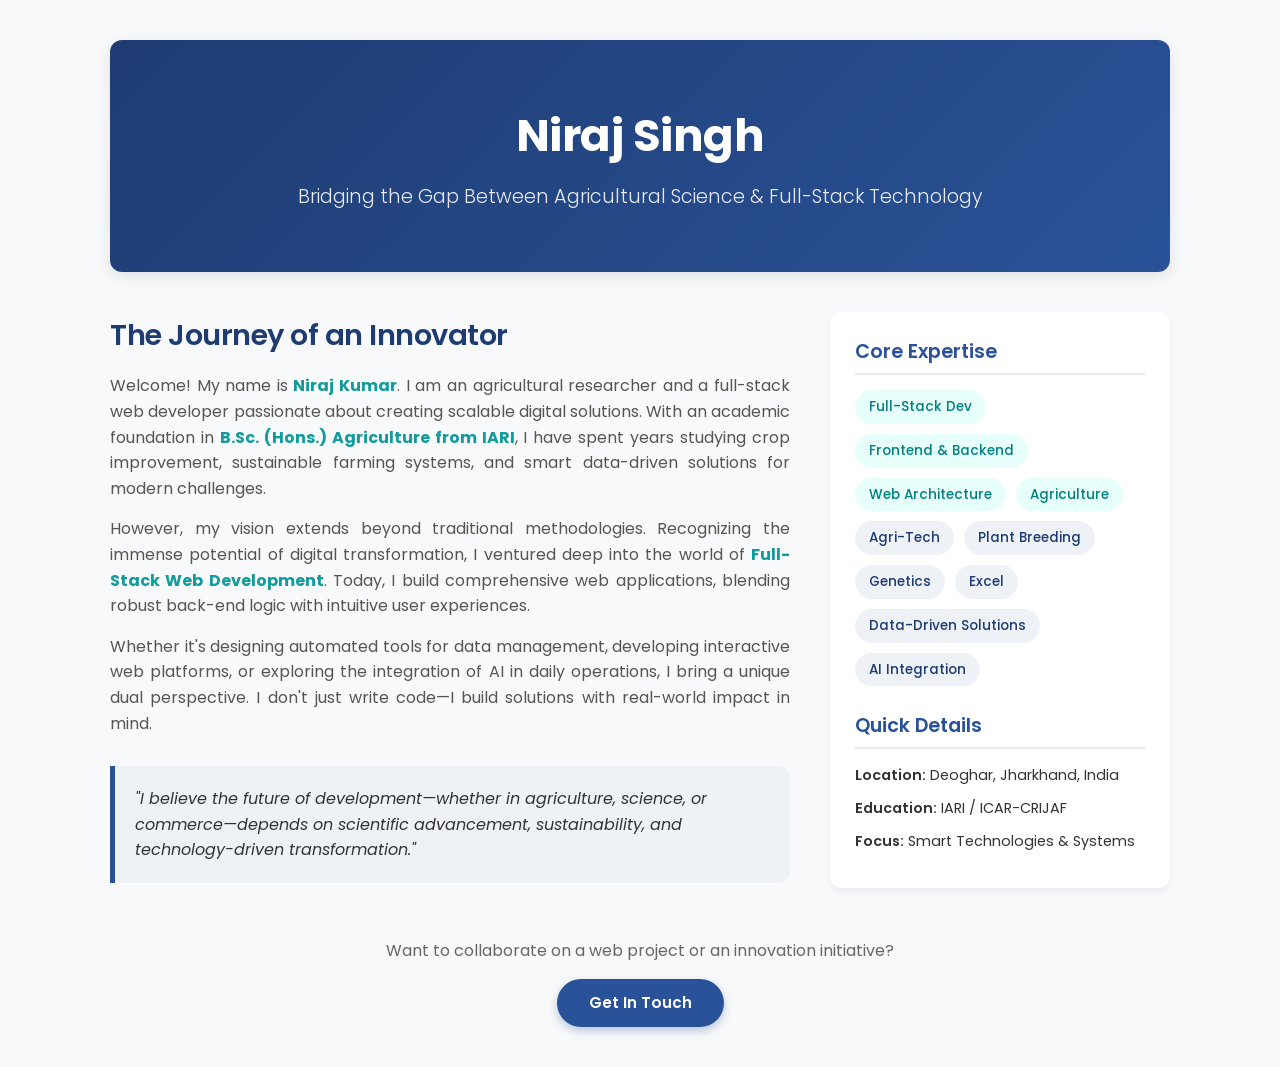
==== about.html @ 4661dc6a "Add files via upload" ====
<!DOCTYPE html>
<html lang="en">
<head>
    <meta charset="UTF-8">
    <meta name="viewport" content="width=device-width, initial-scale=1.0">
    <link rel="stylesheet" href="./aboutcss.css" class="css">
    <title> About Us</title>
    <link rel="preconnect" href="https://fonts.googleapis.com">
    <link rel="preconnect" href="https://fonts.gstatic.com" crossorigin>
    <link href="https://fonts.googleapis.com/css2?family=Poppins:ital,wght@0,300;0,400;0,500;0,600;0,700;1,400&display=swap" rel="stylesheet">

</head>
<body>

    <div class="container">
        
        <section class="about-hero">
            <h1>Niraj Singh</h1>
            <p>Bridging the Gap Between Agricultural Science & Full-Stack Technology</p>
        </section>

        <div class="about-grid">
            
            <section class="profile-story">
                <h2>The Journey of an Innovator</h2>
                <p>
                    Welcome! My name is <strong><span>Niraj Kumar</span></strong>. I am an agricultural researcher and a full-stack web developer passionate about creating scalable digital solutions. With an academic foundation in <strong><span>B.Sc. (Hons.) Agriculture from IARI</span></strong>, I have spent years studying crop improvement, sustainable farming systems, and smart data-driven solutions for modern challenges.
                </p>
                <p>
                    However, my vision extends beyond traditional methodologies. Recognizing the immense potential of digital transformation, I ventured deep into the world of <strong><span>Full-Stack Web Development</span></strong>. Today, I build comprehensive web applications, blending robust back-end logic with intuitive user experiences. 
                </p>
                <p>
                    Whether it's designing automated tools for data management, developing interactive web platforms, or exploring the integration of AI in daily operations, I bring a unique dual perspective. I don't just write code—I build solutions with real-world impact in mind.
                </p>

                <div class="mission-statement">
                    "I believe the future of development—whether in agriculture, science, or commerce—depends on scientific advancement, sustainability, and technology-driven transformation."
                </div>
            </section>

            <aside class="sidebar-box">
                <h3>Core Expertise</h3>
                <div class="skill-tags">
                    <span class="tag tech">Full-Stack Dev</span>
                    <span class="tag tech">Frontend & Backend</span>
                    <span class="tag tech">Web Architecture</span>
                    <span class="tag tech">Agriculture</span>
                    <span class="tag">Agri-Tech</span> 
                    <span class="tag">Plant Breeding</span> 
                    <span class="tag">Genetics</span> 
                    <span class="tag">Excel</span> 
                    <span class="tag">Data-Driven Solutions</span> 
                    <span class="tag">AI Integration</span>
                </div>

                <h3>Quick Details</h3>
                <ul class="info-list">
                    <li><strong>Location:</strong> Deoghar, Jharkhand, India</li> 
                    <li><strong>Education:</strong> IARI / ICAR-CRIJAF</li> 
                    <li><strong>Focus:</strong> Smart Technologies & Systems</li> 
                </ul>
            </aside>

        </div>

        <section class="cta-section">
            <p style="margin-bottom: 15px; color: #666;">Want to collaborate on a web project or an innovation initiative?</p>
            <a href="mailto:kumarnirajsingh001@gmail.com" class="btn">Get In Touch</a> 
        </section>

    </div>

</body>
</html>
---- aboutcss.css ----
* {
            margin: 0;
            padding: 0;
            box-sizing: border-box;
            font-family: 'Poppins', sans-serif;
        }

        body {
            background-color: #f8f9fa;
            color: #333;
            line-height: 1.6;
            font-weight: 400;
        }

        .container {
            max-width: 1100px;
            margin: 0 auto;
            padding: 40px 20px;
        }

        /* Hero Section (Desktop) */
        .about-hero {
            text-align: center;
            padding: 60px 20px;
            background: linear-gradient(135deg, #1e3c72 0%, #2a5298 100%);
            color: white;
            border-radius: 12px;
            margin-bottom: 40px;
            box-shadow: 0 4px 15px rgba(0,0,0,0.1);
        }

        .about-hero h1 {
            font-size: 2.8rem;
            font-weight: 700;
            margin-bottom: 10px;
            letter-spacing: -0.5px;
        }

        .about-hero p {
            font-size: 1.2rem;
            font-weight: 300;
            opacity: 0.9;

        }

        .profile-story p span{
            color: #129B9B;

        }


        /* Main Content Grid */
        .about-grid {
            display: grid;
            grid-template-columns: 2fr 1fr; /* Desktop: 2 Column Layout */
            gap: 40px;
            margin-bottom: 40px;
        }

        .profile-story h2 {
            color: #1e3c72;
            margin-bottom: 15px;
            font-size: 1.8rem;
            font-weight: 600;
            letter-spacing: -0.5px;
        }

        .profile-story p {
            margin-bottom: 15px;
            color: #555;
            font-weight: 400;
            text-align: justify;
        }

        /* Skills & Focus Sidebar */
        .sidebar-box {
            background: white;
            padding: 25px;
            border-radius: 12px;
            box-shadow: 0 4px 6px rgba(0,0,0,0.05);
            height: fit-content;
        }

        .sidebar-box h3 {
            color: #2a5298;
            font-weight: 600;
            font-size: 1.2rem;
            margin-bottom: 15px;
            border-bottom: 2px solid #eaeaea;
            padding-bottom: 5px;
        }

        .skill-tags {
            display: flex;
            flex-wrap: wrap;
            gap: 10px;
            margin-bottom: 25px;
        }

        .tag {
            background: #eef2f7;
            color: #1e3c72;
            padding: 6px 14px;
            border-radius: 20px;
            font-size: 0.85rem;
            font-weight: 500;
        }

        .tag.tech {
            background: #e6fffa;
            color: #008080;
        }

        /* Quick Info List */
        .info-list {
            list-style: none;
        }

        .info-list li {
            margin-bottom: 10px;
            font-size: 0.9rem;
            font-weight: 400;
        }

        .info-list strong {
            color: #333;
            font-weight: 600;
        }

        /* Mission Statement Box */
        .mission-statement {
            background: #eef2f7;
            border-left: 5px solid #2a5298;
            padding: 20px;
            border-radius: 0 12px 12px 0;
            margin-top: 30px;
            font-style: italic;
            font-weight: 400;
        }

        /* Footer/CTA Button */
        .cta-section {
            text-align: center;
            margin-top: 50px;
        }

        .btn {
            display: inline-block;
            background: #2a5298;
            color: white;
            padding: 12px 32px;
            text-decoration: none;
            border-radius: 25px;
            font-weight: 600;
            font-size: 0.95rem;
            transition: all 0.3s ease;
            box-shadow: 0 4px 10px rgba(42, 82, 152, 0.3);
        }

        .btn:hover {
            background: #1e3c72;
            transform: translateY(-2px);
            box-shadow: 0 6px 15px rgba(30, 60, 114, 0.4);
        }

        /* ==========================================================================
           MEDIA QUERIES (RESPONSIVE TAGS)
           ========================================================================== */

        /* 1. TABLET MEDIA QUERY (Screens below 768px) */
        @media screen and (max-width: 768px) {
            .container {
                padding: 20px 15px;
            }

            .about-hero {
                padding: 45px 15px;
                margin-bottom: 30px;
            }

            .about-hero h1 {
                font-size: 2.2rem;
            }

            .about-hero p {
                font-size: 1.05rem;
            }

            /* Convert grid into a single column layout */
            .about-grid {
                grid-template-columns: 1fr;
                gap: 30px;
            }

            .profile-story h2 {
                font-size: 1.5rem;
            }

            .sidebar-box {
                padding: 20px;
            }
        }

        /* 2. PHONE MEDIA QUERY (Screens below 480px) */
        @media screen and (max-width: 480px) {
            .about-hero {
                padding: 35px 10px;
                border-radius: 8px;
            }

            .about-hero h1 {
                font-size: 1.8rem;
            }

            .about-hero p {
                font-size: 0.95rem;
            }

            .profile-story h2 {
                font-size: 1.35rem;
            }

            .profile-story p {
                font-size: 0.9rem;
                text-align: left; /* Justify drops readability on very small screens */
            }

            .mission-statement {
                font-size: 0.9rem;
                padding: 15px;
            }

            /* Make button easily clickable on small thumbs */
            .btn {
                display: block;
                width: 100%;
                padding: 14px 20px;
                font-size: 1rem;
            }
        }
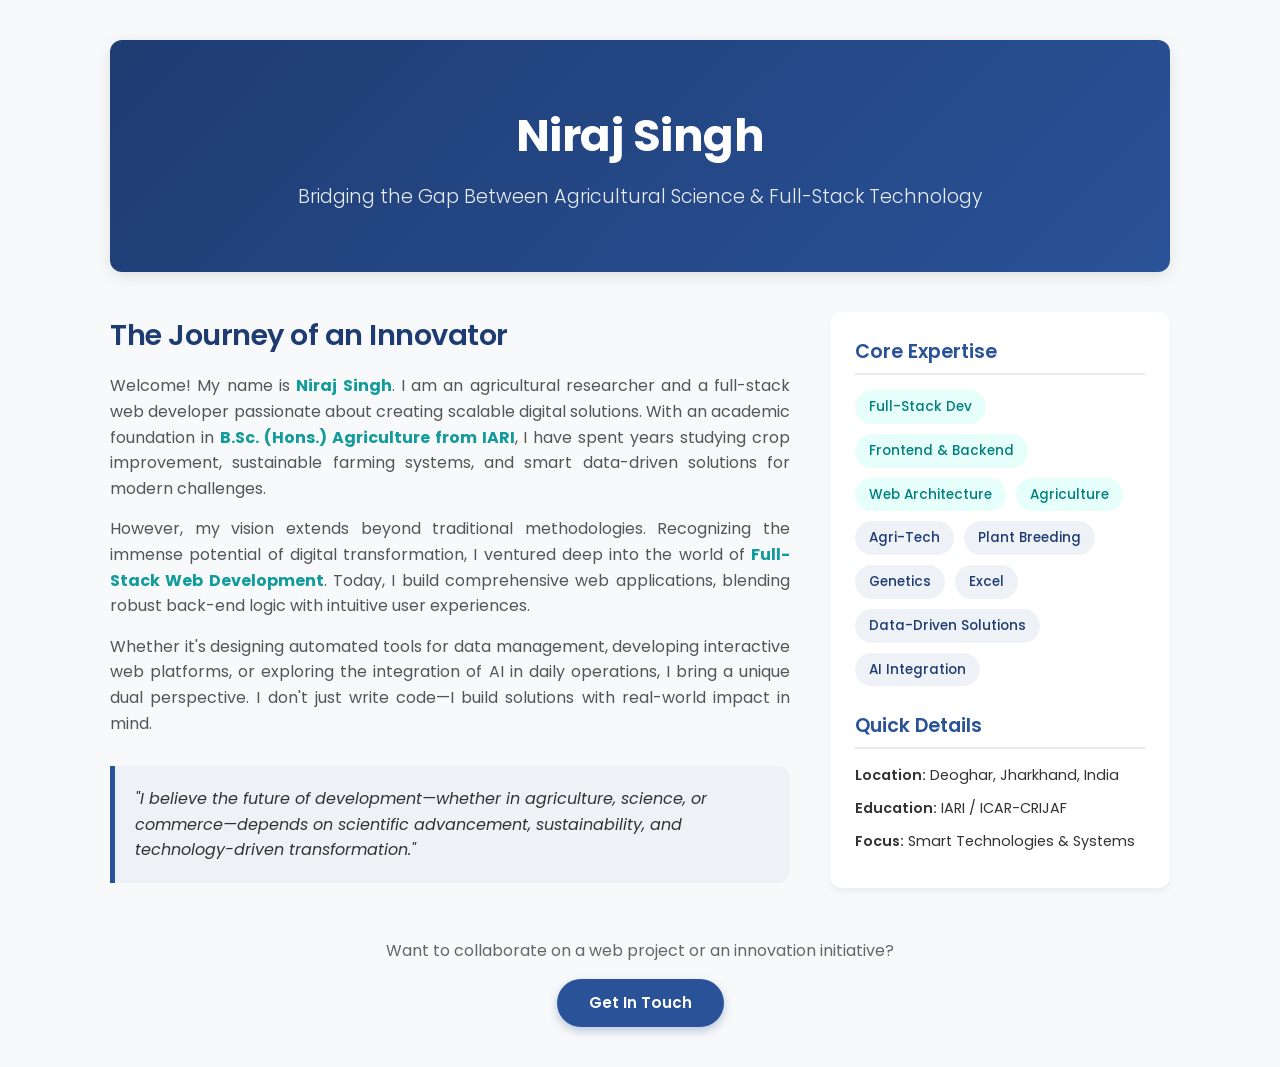
==== commit 0469dd82: "about.html" ====
--- a/about.html
+++ b/about.html
@@ -24,7 +24,7 @@
             <section class="profile-story">
                 <h2>The Journey of an Innovator</h2>
                 <p>
-                    Welcome! My name is <strong><span>Niraj Kumar</span></strong>. I am an agricultural researcher and a full-stack web developer passionate about creating scalable digital solutions. With an academic foundation in <strong><span>B.Sc. (Hons.) Agriculture from IARI</span></strong>, I have spent years studying crop improvement, sustainable farming systems, and smart data-driven solutions for modern challenges.
+                    Welcome! My name is <strong><span>Niraj Singh</span></strong>. I am an agricultural researcher and a full-stack web developer passionate about creating scalable digital solutions. With an academic foundation in <strong><span>B.Sc. (Hons.) Agriculture from IARI</span></strong>, I have spent years studying crop improvement, sustainable farming systems, and smart data-driven solutions for modern challenges.
                 </p>
                 <p>
                     However, my vision extends beyond traditional methodologies. Recognizing the immense potential of digital transformation, I ventured deep into the world of <strong><span>Full-Stack Web Development</span></strong>. Today, I build comprehensive web applications, blending robust back-end logic with intuitive user experiences. 
@@ -71,4 +71,4 @@
     </div>
 
 </body>
-</html>+</html>
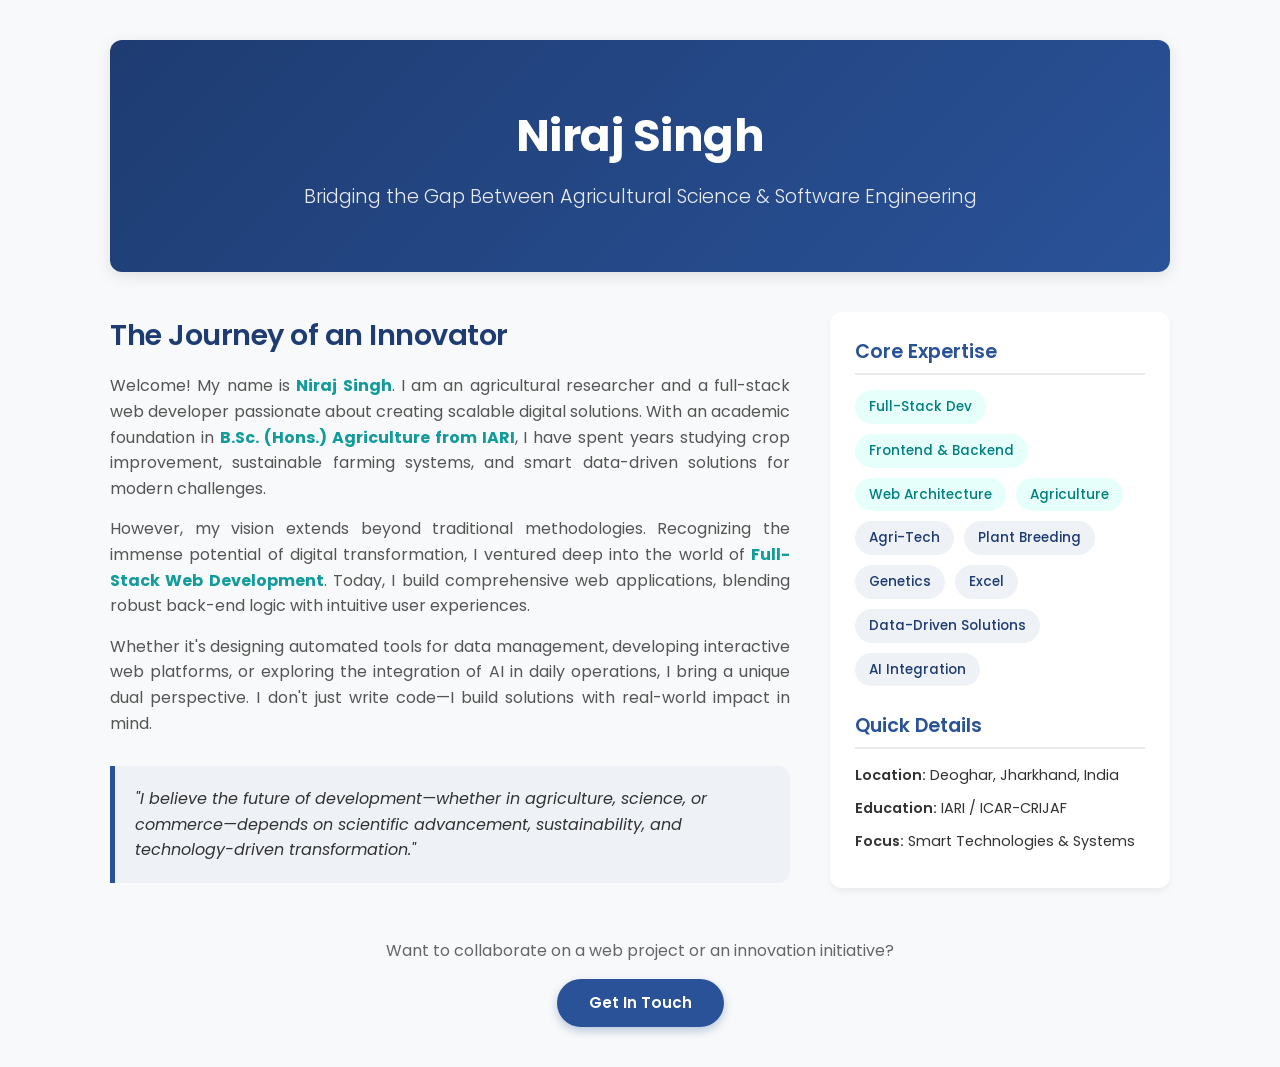
==== commit d3eac903: "Add files via upload" ====
--- a/about.html
+++ b/about.html
@@ -16,7 +16,7 @@
         
         <section class="about-hero">
             <h1>Niraj Singh</h1>
-            <p>Bridging the Gap Between Agricultural Science & Full-Stack Technology</p>
+            <p> Bridging the Gap Between Agricultural Science & Software Engineering </p>
         </section>
 
         <div class="about-grid">
@@ -65,10 +65,10 @@
 
         <section class="cta-section">
             <p style="margin-bottom: 15px; color: #666;">Want to collaborate on a web project or an innovation initiative?</p>
-            <a href="mailto:kumarnirajsingh001@gmail.com" class="btn">Get In Touch</a> 
+            <a href="mailto:nirajsinghdeoghar421@gmail.com" class="btn">Get In Touch</a> 
         </section>
 
     </div>
 
 </body>
-</html>
+</html>
--- a/aboutcss.css
+++ b/aboutcss.css
@@ -29,6 +29,8 @@
             box-shadow: 0 4px 15px rgba(0,0,0,0.1);
         }
 
+      
+
         .about-hero h1 {
             font-size: 2.8rem;
             font-weight: 700;
